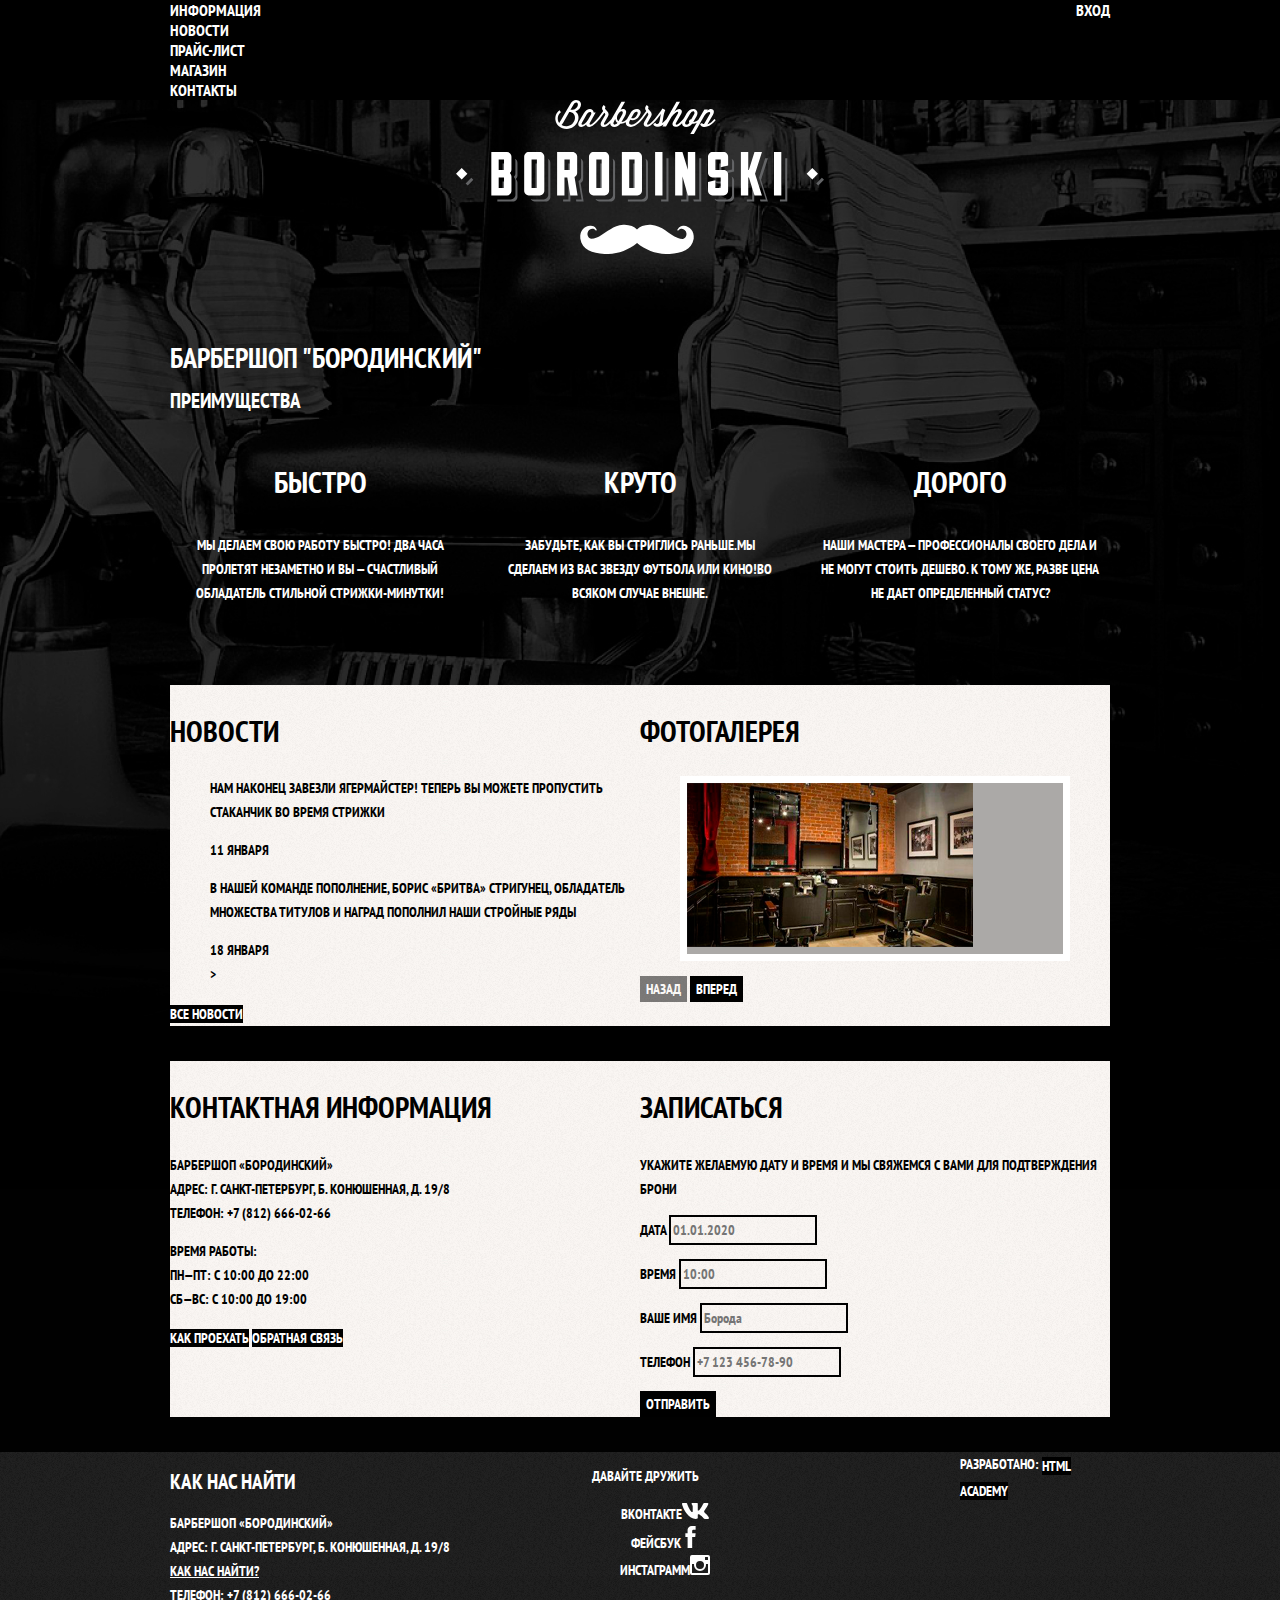
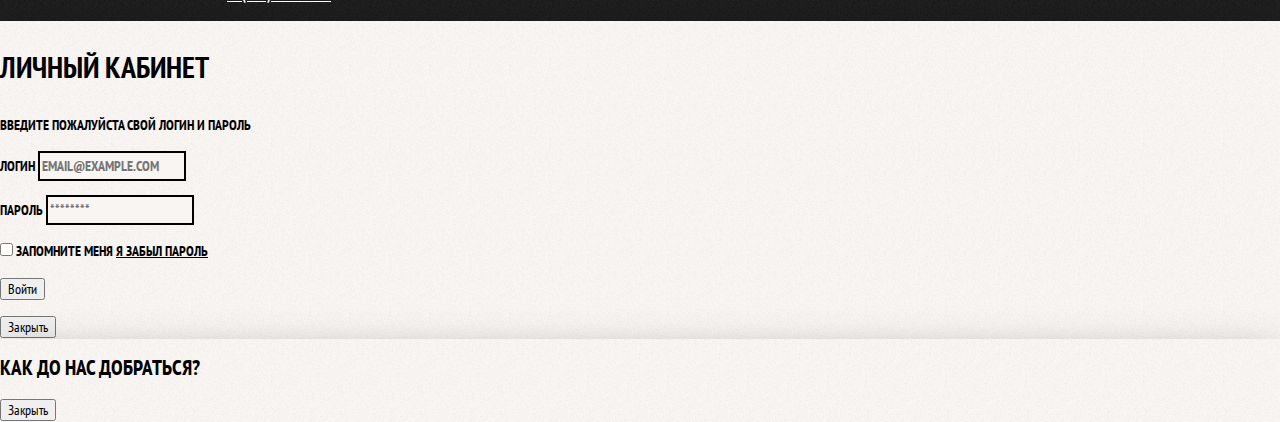
==== index.html @ 3a80d56d "first" ====
<!DOCTYPE html>
<html class="page" lang="ru" xmlns="http://www.w3.org/1999/html">
<head>
    <meta charset="UTF-8">
    <meta http-equiv="X-UA-Compatible" content="IE=edge">
    <meta name="viewport" content="width=device-width, initial-scale=1.0">
    <link rel="stylesheet" href="https://fonts.googleapis.com/css?family=PT+Sans+Narrow:400,700&amp;subset=latin,cyrillic;display=swap">
    <link rel="stylesheet" href="css/normalize.css">
    <link rel="stylesheet" href="css/style.css">
    <title>Барбершоп "Бородинский"</title>
</head>
<body class="page-body">

<header class="main-header">

    <nav class="main-navigation">
        <a class="main-header-logo">
            <img src="img/logo-index.svg" width='368' height="153" alt='Логотип барбершоп "Бородинский"'>
        </a>
        <div class="main-header-bar">
            <div class="main-navigation-wraper">
                <ul class="site-navigation">
                    <li><a href="blank.html">Информация</a></li>
                    <li><a href='blank.html'>Новости</a></li>
                    <li><a href="price.html">Прайс-лист</a></li>
                    <li><a href="catalog.html">Магазин</a></li>
                    <li><a href="blank.html">Контакты</a></li>
                </ul>
                <div class="user-navigation">
                    <a class="login-link" href="blank.html">Вход</a>
                </div>
            </div>
        </div>
    </nav>

</header>

<main class="container">
    <h1>Барбершоп "Бородинский"</h1>

    <section class="features">
        <h2>Преимущества</h2>
        <ul class="features-list">
            <li class="features-items">
                <h3>Быстро</h3>
                <p>МЫ ДЕЛАЕМ СВОЮ РАБОТУ БЫСТРО! ДВА ЧАСА ПРОЛЕТЯТ НЕЗАМЕТНО И ВЫ — СЧАСТЛИВЫЙ ОБЛАДАТЕЛЬ СТИЛЬНОЙ СТРИЖКИ-МИНУТКИ!</p>
            </li>
            <li class="features-items">
                <h3>Круто</h3>
                <p>ЗАБУДЬТЕ, КАК ВЫ СТРИГЛИСЬ РАНЬШЕ.МЫ СДЕЛАЕМ ИЗ ВАС ЗВЕЗДУ ФУТБОЛА ИЛИ КИНО!ВО ВСЯКОМ СЛУЧАЕ ВНЕШНЕ.</p>
            </li>
            <li class="features-items">
                <h3>Дорого</h3>
                <p>НАШИ МАСТЕРА — ПРОФЕССИОНАЛЫ СВОЕГО ДЕЛА И НЕ МОГУТ СТОИТЬ ДЕШЕВО. К ТОМУ ЖЕ, РАЗВЕ ЦЕНА НЕ ДАЕТ ОПРЕДЕЛЕННЫЙ СТАТУС?</p>
            </li>
        </ul>
    </section>
    <div class="index-colums">
    <section class="news">
        <h2>Новости</h2>
        <ul class="news-list">
            <li class="news-items">
                <p>НАМ НАКОНЕЦ ЗАВЕЗЛИ ЯГЕРМАЙСТЕР! ТЕПЕРЬ ВЫ МОЖЕТЕ ПРОПУСТИТЬ СТАКАНЧИК ВО ВРЕМЯ СТРИЖКИ</p>
                <time datetime="2022-01-11">11 января</time>
            </li>
            <li class="news-items">
                <p>В НАШЕЙ КОМАНДЕ ПОПОЛНЕНИЕ, БОРИС «БРИТВА» СТРИГУНЕЦ, ОБЛАДAТЕЛЬ МНОЖЕСТВА ТИТУЛОВ И НАГРАД ПОПОЛНИЛ
                    НАШИ СТРОЙНЫЕ РЯДЫ</p>
                <time datetime="2022-01-18">18 января</time>
            </li>
            >
        </ul>
        <a class="button" href="blank.html">Все новости</a>
    </section>

    <section class="gallery">
        <h2>Фотогалерея</h2>
        <figure class="gallery-content">
            <a href="#">
                <img src="img/photo.png" width="286" height="164" alt="фото барбершоп 'Бородинский' ">
            </a>
        </figure>
        <button class="button gallery-button gallery-button-back" type="button" disabled>Назад</button>
        <button class="button gallery-button gallery-button-next" type="button">Вперед</button>
    </section>
    </div>
    <div class="index-colums">
    <section class="contacts">
        <h2>Контактная информация</h2>
        <p>БАРБЕРШОП «БОРОДИНСКИЙ»<br>
            АДРЕС: Г. САНКТ-ПЕТЕРБУРГ, Б. КОНЮШЕННАЯ, Д. 19/8<br>
            Телефон: <a class="contact-phone" href="tel:+78126660266">+7 (812) 666-02-66</a><br>
        </p>
        <p>
            ВРЕМЯ РАБОТЫ:<br>
            ПН—ПТ: С 10:00 ДО 22:00<br>
            СБ—ВС: С 10:00 ДО 19:00<br>
        </p>
        <a class="button" href="blank.html">Как проехать</a>
        <a class="button" href="blank.html">Обратная связь</a>
    </section>

    <section class="appointment">
        <h2>Записаться</h2>
        <p class="appointment-info">УКАЖИТЕ ЖЕЛАЕМУЮ ДАТУ И ВРЕМЯ И МЫ СВЯЖЕМСЯ   С ВАМИ ДЛЯ ПОДТВЕРЖДЕНИЯ БРОНИ</p>
        <form class="appointment-form" action="https://echo.htmlacademy.ru" method="post">
            <p class="appointment-item">
                <label for="appointment-date">Дата</label>
                <input id="appointment-date" type="text" name="date" placeholder="01.01.2020">
            </p>
            <p class="appointment-item">
                <label for="appointment-time">Время</label>
                <input id="appointment-time" type="text" name="time" placeholder="10:00">
            </p>
            <p class="appointment-item">
                <label for="appointment-name">Ваше имя</label>
                <input id="appointment-name" type="text" name="name" placeholder="Борода">
            </p>
            <p class="appointment-item">
                <label for="appointment-phone">Телефон</label>
                <input id="appointment-phone" type="tel" name="phone" placeholder="+7 123 456-78-90">
            </p>
            <button class="button" type="submit">Отправить</button>
        </form>

    </section>
    </div>
</main>
<footer class="main-footer">
    <div class="container">
    <section class="footer-contacts">
        <h2>Как нас найти</h2>
        <p>БАРБЕРШОП «БОРОДИНСКИЙ»<br>
            АДРЕС: Г. САНКТ-ПЕТЕРБУРГ, Б. КОНЮШЕННАЯ, Д. 19/8<br>
            <a class="footer-adress" href="blank.html">Как нас найти?</a><br>
            Телефон: <a class="footer-phone" href="tel:+78126660266">+7 (812) 666-02-66</a><br>
        </p>
    </section>
    <section class="footer-social">
        <h2>Давайте дружить</h2>
        <ul>
            <li>
                <a class="social-button" href="#"><span>Вконтакте</span><svg width="27" height="16" viewBox="0 0 128 76"><path d="M125,5.15c.89-3,0-5.15-4.23-5.15h-14a6,6,0,0,0-6.09,4S93.59,21.31,83.5,32.59c-3.26,3.26-4.74,4.3-6.52,4.3-.89,0-2.18-1-2.18-4V5.15c0-3.56-1-5.15-4-5.15h-22a3.37,3.37,0,0,0-3.56,3.22c0,3.37,5,4.15,5.56,13.64V37.48c0,4.52-.82,5.34-2.6,5.34-4.74,0-16.29-17.43-23.13-37.38C23.72,1.57,22.38,0,18.8,0H4.8C.8,0,0,1.88,0,4c0,3.71,4.75,22.1,22.1,46.42C33.67,67,50,76,64.8,76c8.9,0,10-2,10-5.45V58c0-4,.84-4.8,3.66-4.8,2.08,0,5.64,1,13.94,9C101.9,71.74,103.46,76,108.8,76h14c4,0,6-2,4.85-6s-5.8-9.64-11.81-16.4c-3.27-3.86-8.16-8-9.64-10.09-2.08-2.67-1.49-3.86,0-6.23,0,0,17-24,18.83-32.18Z" fill="#fff"/></svg></a>
            </li>
            <li>
                <a class="social-button" href="#"><span>Фейсбук</span><svg width="19" height="22" viewBox="0 0 10.15 21.74"><path d="M3.34 1.12A4.77 4.77 0 0 1 6.53 0h3.61v3.81H7.81a1.07 1.07 0 0 0-1.09.83v2.55h3.42c-.08 1.23-.24 2.45-.41 3.67h-3v10.87H2.21V10.86H0V7.21h2.19V3.66a3.83 3.83 0 0 1 1.15-2.54z" fill="#fff"/></svg></a>
            </li>
            <li>
                <a class="social-button" href="#"><span>Инстаграмм</span><svg width="20" height="20" viewBox="0 0 20 20"><path d="M18 0H2a2 2 0 0 0-2 2v16a2 2 0 0 0 2 2h16a2 2 0 0 0 2-2V2a2 2 0 0 0-2-2zm-8 6a4 4 0 1 1-4 4 4 4 0 0 1 4-4zM2.5 18a.47.47 0 0 1-.5-.5V9h2.1a3.4 3.4 0 0 0-.1 1 6 6 0 1 0 12 0 3.4 3.4 0 0 0-.1-1H18v8.5a.47.47 0 0 1-.5.5zM18 4.5a.47.47 0 0 1-.5.5h-2a.47.47 0 0 1-.5-.5v-2a.47.47 0 0 1 .5-.5h2a.47.47 0 0 1 .5.5z" fill="#fff"/></svg></a>
            </li>
        </ul>
    </section>
    <p class="footer-copyright">
      <b>Разработано:</b> <a class="button" href="https://htmlacademy.ru">HTML Academy</a>
    </div>
</footer>

<Section class="modal modal-login">
    <h2>Личный кабинет</h2>
    <p class="modal-description">Введите пожалуйста свой логин и пароль</p>

    <form class="login-form" action="https://echo.htmlacademy.ru" method="post">
        <p>
            <label for="login-login">Логин</label>
            <input class="login-icon-user" type="email" id="login-login" name="login" placeholder="email@example.com">
        </p>
        <p>
            <label for='login-password'>Пароль</label>
            <input class="login-icon-password" type="password" id="login-password" name='password' placeholder="********">
        </p>
        <p class="login-help">
            <label>
                <input class="login-checkbox" type="checkbox" id="login-chek" name='chek'>
                Запомните меня
            </label>
            <a class="restore" href="#">Я забыл пароль</a>
        </p>
        <p>
            <button type="submit">Войти</button>
        </p>
    </form>
    <button class="modal-close" type="button">Закрыть</button>
</Section>
<section class="modal modal-map">
    <h2>Как до нас добраться?</h2>
    <!--Здесь будет карта-->
    <button class="modal-close" type="button">Закрыть</button>
</section>
</body>
</html>
---- css/style.css ----
:root{
    --basic-black: #000000;
    --basic-extra-dark: #242424;
    --basic-darck: #aba9a7;
    --basic-nautral: #e5e5e5;
    --basic-extra-light:#f8f5f2;
    --basic-white: #ffffff;
    --special: #663d15;
}

.page{
    width: 1005;
}

body {
    min-width: 960px;
    margin: 0;
    padding: 0;
    font-family: "PT Sans Narrow", Arial,sans-serif;
    font-size: 14px;
    line-height: 24px;
    font-weight: 700;
    color: var(--basic-white);
    text-transform: uppercase;
    background-color: var(--basic-black);
    background-image: url('../img/bg.jpg');
    background-position: top center;
    background-repeat: no-repeat;
    display: grid;
    grid-template-rows: min-content 1fr min-content;
    align-content: start;
    min-height: 100%;
}

a{
    text-decoration: none;
}

img{
    max-width: 100%;
    height: auto;
}

.container{
    width: 940px;
    margin: 0 auto;
    padding: 0 10px;
}

.inner-page .main-header{
    background-color: var(--basic-black);
}

.main-header{
    margin-bottom: 70px;

}

.main-header-logo{
    order: 1;
    justify-self: center;
}

.main-navigation{
    font-size: 16px;
    line-height: 20px;
    color: var(--basic-white);
    background-color: transparent;
    display: grid;
}

.main-navigation-wraper{
    display: grid;
    grid-template-columns: 1fr min-content;
    width: 940px;
    margin: 0 auto;
    padding: 0 10px;
}

.main-header-bar{  
    background-color: var(--basic-black);
}

.site-navigation{
    list-style: none;
    margin: 0;
    padding: 0;
}

.site-navigation a,
.user-navigation a {
    color: var(--basic-white);
}

.site-navigation a:hover,
.site-navigation a:focus,
.user-navigation a:hover,
.user-navigation a:focus{
    background-color: var(--basic-extra-dark);
}

.features{
    margin-bottom: 80px;
}

.features-list{
    list-style: none;
    margin: 0;
    padding: 0;
    display: grid;
    grid-template-columns: 1fr 1fr 1fr;
    column-gap: 20px;
}

.features-items{
    text-align: center;
}

.features-items p{
    margin: 0 10px;
}

.features-items h3{
    font-size: 30px;
    line-height: 42px;
}

.index-colums{
    color: var(--basic-black);
    background-color: var(--basic-extra-light);
    background-image: url("../img/patern-light.jpg");
    background-position: 0 0;
    background-repeat: repeat;
    display: grid;
    grid-template-columns: 1fr 1fr;
    margin-bottom: 35px;
}

.index-colums h2{
    font-size: 30px;
    line-height: 42px;
}

.news-list{
    list-style: none;
}

.gallery-content{
    background-color: var(--basic-darck);
    border: 7px solid var(--basic-white);
}
.button{
    font: inherit;
    text-align: center;
    vertical-align: middle;
    color: var(--basic-white);
    text-transform: uppercase;
    background-color: var(--basic-black);
    border: none;

}

.button:hover,
.button:focus,
.button:active{
    background-color: var(--special);
}

.button.disabled,
.button:disabled{
    cursor: default;
    opacity: 0.5;
    background-color: var(--basic-black);
}

.inner-page{
    color: var(--basic-black);
    background-color: var(--basic-extra-light);
    background-image: url("../img/patern-light.jpg");
    background-position: 0 0 ;
    background-repeat: repeat;
}

.page-title{
    font-size: 30px;
    line-height: 42px;
}

.breadcrumbs{
    list-style: none;
}

.breadcrumbs a{
    color: var(--basic-black);
}

.breadcrumbs a:hover,
.breadcrumbs a:focus{
    text-decoration: underline;
}

.breadcrumbs-current{
    color: var(--basic-darck);
}

.filters legend{
  font-size: 24px;
  line-height: 30px;
}

.filter ul{
  list-style: none;
  line-height: 18px;
}

.filter-input-checkbox:hover + label,
.filter-input-chekbox:focus + label{
  color: var(--special)
}

.catalog-list{
  list-style: none;
}

.catalog-item{
  background-color: var(--basic-extra-light);
  box-shadow: 0 0 10px rgba(0,0,0,0.1)
}

.catalog-item a{
  color: var(--basic-black)
}

.catalog-item h3{
  font-size: 14px;
  line-height: 18px;
  text-transform: none;
}

.catalog-item-price b{
  font-size: 14px;
  line-height: 20px;
  text-align: center;
  background-color: var(--basic-nautral);
}

.catalog-item-price button{
  line-height: 20px;
  color: var(--basic-white);
}

.pagination-list{
  list-style: none;
}

.pagination-item a{
  color: var(--basic-white);
  background-color: var(--basic-black);
}

.pagination-item a:focus,
.pagination-item a:hover,
.pagination-item a:active{
  background-color: var(--special);
}

.pagination-item-current a,
.pagination-item-current a:focus,
.pagination-item-current a:active,
.pagination-item-current a:hover{
  background-color: var(--basic-white);
  color: var(--basic-black);

}

.contact-phone{
    color: inherit;

}

.appointment-item input{
    font: inherit;
    background-color: transparent;
    border: 2px solid var(--basic-black) ;
}

.appointment-item input:focus{
    border-color: var(--special);
}

.main-footer{
    color: var(--basic-white);
    background-color: var(--basic-extra-dark);
    background-image: url("../img/patern-black.jpg");
    background-position: 0 0;
    background-repeat: repeat;
}

.main-footer .container{
    display: grid;
    grid-template-columns: 1fr 1fr 1fr;
}

.footer-contacts{
    width: 320px;
    margin: 0px;
}

.footer-contacts a{
    color: var(--basic-white);
    text-decoration: underline;
}

.footer-contacts a:hover,
.footer-contacts a:focus{
    text-decoration: none;
}

.footer-social{
    text-align: center;
    justify-self: center;
    width: 145px;
}

.footer-social ul{
    list-style: none;
}

.footer-social h2{
    font-size: 14px;
}

.social-button{
    color: inherit;
}

.social-button:hover,
.social-button:focus{
    background-color: var(--basic-white);
}

.footer-copyright{
    width: 150px;
    margin: 0;
    justify-self: end;
}

.footer-copyright .button:hover,
.footer-copyright .button:focus{
    color: var(--basic-black);
    background-color: var(--basic-white);
}

.modal{
    color: var(--basic-black);
    background-color: var(--basic-extra-light);
    background-image: url("../img/patern-light.jpg");
    background-position: 0 0 ;
    background-repeat: repeat;
    box-shadow: 0 30px 50px rgba(0,0,0,0.7);
}

.modal-login h2{
    font-size: 30px;
    line-height: 42px;
}

.login-form input{
    font: inherit;
    color: var(--basic-black);
    text-transform: uppercase;
    background-color: var(--basic-extra-light);
    border: 2px solid var(--basic-black);
}

.login-form input:focus{
    border-color: var(--special);
}

.login-icon-user{
    background-image: url("../img/login.svg");
    background-position: 270px center;
    background-repeat: no-repeat;
}

.login-icon-password{
    background-image: url("../img/password.svg");
    background-repeat: no-repeat;
    background-position: 270px center;
}

.restore{
    color: var(--basic-black);
    text-decoration: underline;
}

.restore:hover,
.restore:focus{
    text-decoration: none;
}

.product-photo-preview{
  list-style: none;
}

.product-photo-preview li{
  box-shadow: 0 0 10px 2px rgba(0,0,0,0.1);
}

.product-photo-preview li:hover{
  box-shadow: 0 0 10px 2px rgba(0,0,0,0.2);
}

.product-photo-full{
  box-shadow: 0 0 10px 2px rgba(0,0,0,0.2);
  display:block;
}

.product-article{
  text-align: right;
  color: var(--basic-darck)
}

.product-price b{
  text-align: center;
  line-height: 20px;
  background-color: var(--basic-nautral)
}

.product-info h3{
  line-height: 30px;
  font-size: 24px;
}

.product-info ul{
  list-style: none;
}
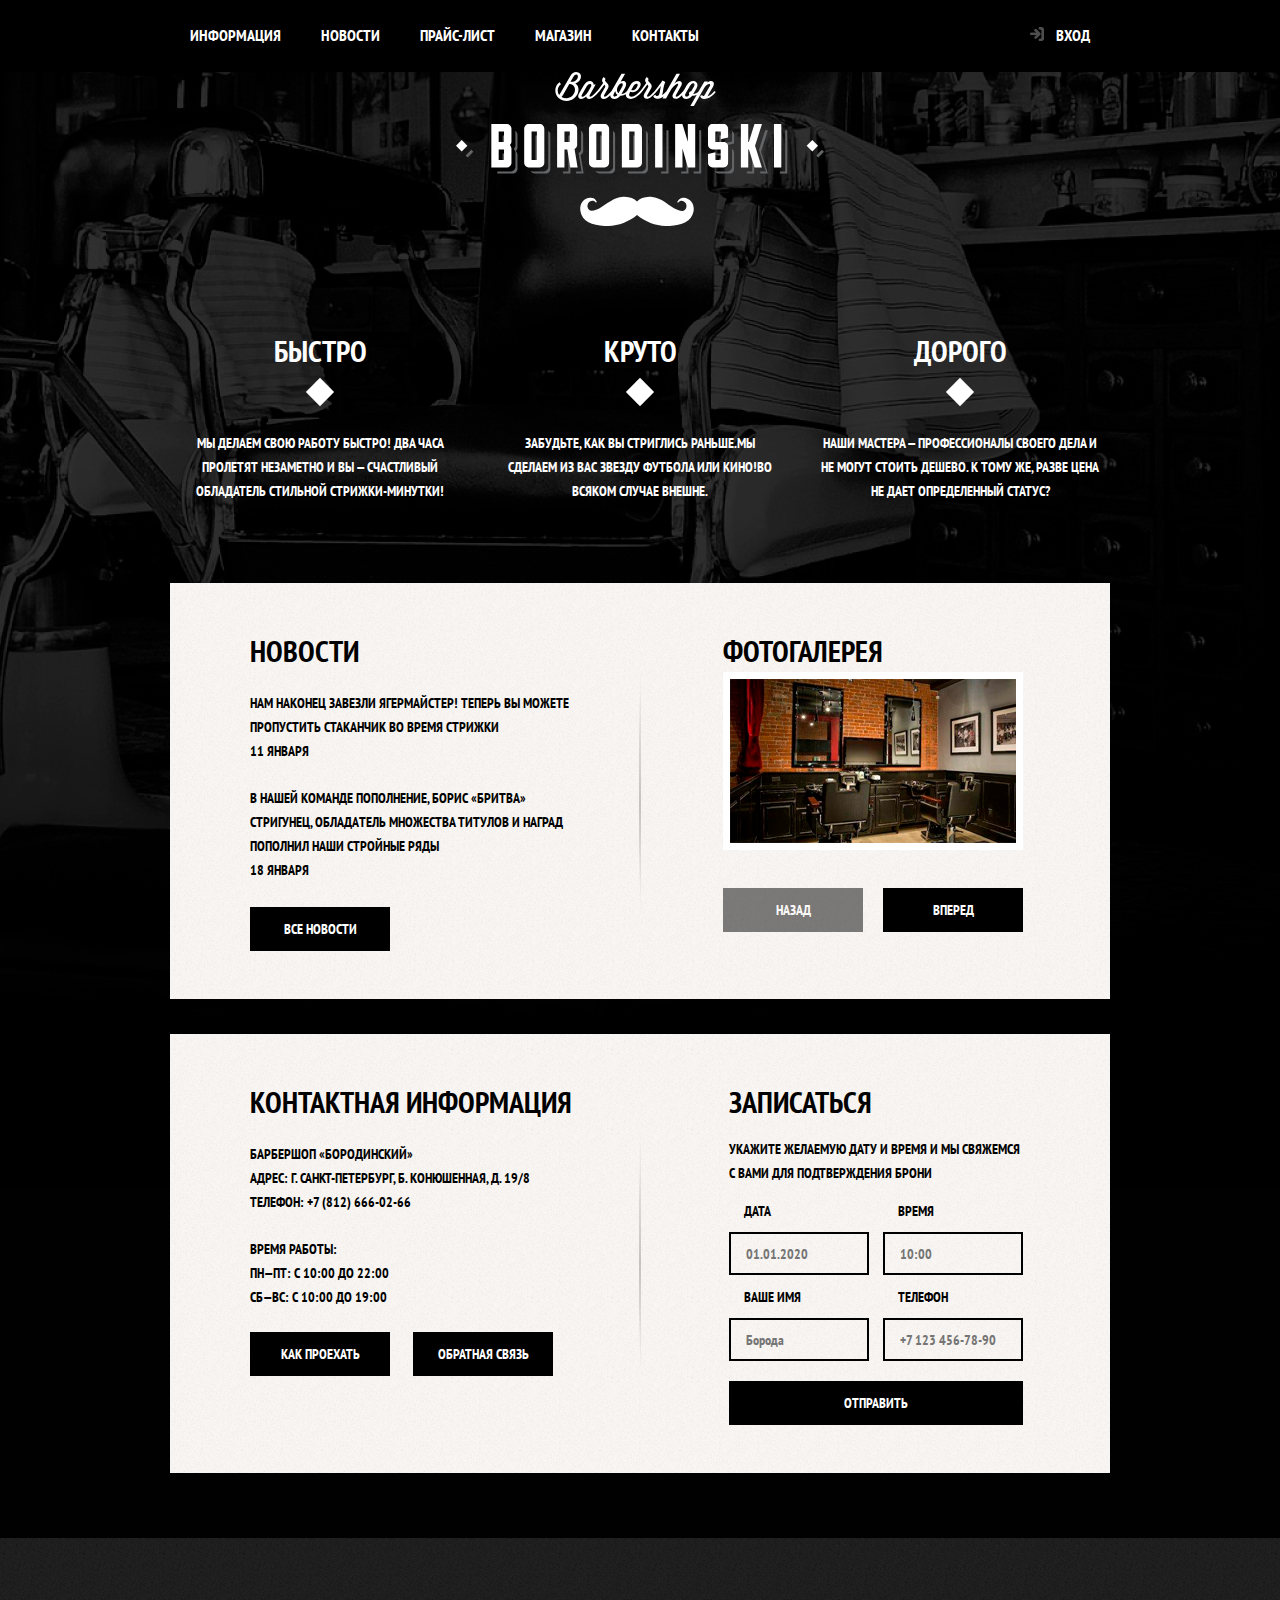
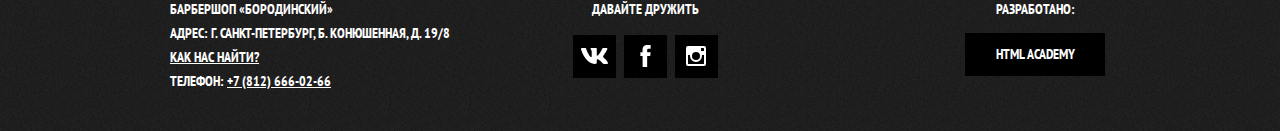
==== commit 60d275b5: "all index style" ====
--- a/index.html
+++ b/index.html
@@ -36,10 +36,10 @@
 </header>
 
 <main class="container">
-    <h1>Барбершоп "Бородинский"</h1>
+    <h1 class="visually-hidden">Барбершоп "Бородинский"</h1>
 
     <section class="features">
-        <h2>Преимущества</h2>
+        <h2 class="visually-hidden">Преимущества</h2>
         <ul class="features-list">
             <li class="features-items">
                 <h3>Быстро</h3>
@@ -68,20 +68,19 @@
                     НАШИ СТРОЙНЫЕ РЯДЫ</p>
                 <time datetime="2022-01-18">18 января</time>
             </li>
-            >
         </ul>
         <a class="button" href="blank.html">Все новости</a>
     </section>
 
     <section class="gallery">
         <h2>Фотогалерея</h2>
-        <figure class="gallery-content">
-            <a href="#">
-                <img src="img/photo.png" width="286" height="164" alt="фото барбершоп 'Бородинский' ">
-            </a>
-        </figure>
-        <button class="button gallery-button gallery-button-back" type="button" disabled>Назад</button>
-        <button class="button gallery-button gallery-button-next" type="button">Вперед</button>
+        <div class="gallery-container">
+            <figure class="gallery-content">
+              <a href="#"><img src="img/photo.png" width="286" height="164" alt="Интерьер"></a>
+            </figure>
+            <button class="button gallery-button gallery-button-back" type="button" disabled>Назад</button>
+            <button class="button gallery-button gallery-button-next" type="button">Вперед</button>
+        </div>
     </section>
     </div>
     <div class="index-colums">
@@ -129,7 +128,7 @@
 <footer class="main-footer">
     <div class="container">
     <section class="footer-contacts">
-        <h2>Как нас найти</h2>
+        <h2 class="visually-hidden">Как нас найти</h2>
         <p>БАРБЕРШОП «БОРОДИНСКИЙ»<br>
             АДРЕС: Г. САНКТ-ПЕТЕРБУРГ, Б. КОНЮШЕННАЯ, Д. 19/8<br>
             <a class="footer-adress" href="blank.html">Как нас найти?</a><br>
@@ -140,13 +139,13 @@
         <h2>Давайте дружить</h2>
         <ul>
             <li>
-                <a class="social-button" href="#"><span>Вконтакте</span><svg width="27" height="16" viewBox="0 0 128 76"><path d="M125,5.15c.89-3,0-5.15-4.23-5.15h-14a6,6,0,0,0-6.09,4S93.59,21.31,83.5,32.59c-3.26,3.26-4.74,4.3-6.52,4.3-.89,0-2.18-1-2.18-4V5.15c0-3.56-1-5.15-4-5.15h-22a3.37,3.37,0,0,0-3.56,3.22c0,3.37,5,4.15,5.56,13.64V37.48c0,4.52-.82,5.34-2.6,5.34-4.74,0-16.29-17.43-23.13-37.38C23.72,1.57,22.38,0,18.8,0H4.8C.8,0,0,1.88,0,4c0,3.71,4.75,22.1,22.1,46.42C33.67,67,50,76,64.8,76c8.9,0,10-2,10-5.45V58c0-4,.84-4.8,3.66-4.8,2.08,0,5.64,1,13.94,9C101.9,71.74,103.46,76,108.8,76h14c4,0,6-2,4.85-6s-5.8-9.64-11.81-16.4c-3.27-3.86-8.16-8-9.64-10.09-2.08-2.67-1.49-3.86,0-6.23,0,0,17-24,18.83-32.18Z" fill="#fff"/></svg></a>
+                <a class="social-button" href="#"><span class="visually-hidden">Вконтакте</span><svg width="27" height="16" viewBox="0 0 128 76"><path d="M125,5.15c.89-3,0-5.15-4.23-5.15h-14a6,6,0,0,0-6.09,4S93.59,21.31,83.5,32.59c-3.26,3.26-4.74,4.3-6.52,4.3-.89,0-2.18-1-2.18-4V5.15c0-3.56-1-5.15-4-5.15h-22a3.37,3.37,0,0,0-3.56,3.22c0,3.37,5,4.15,5.56,13.64V37.48c0,4.52-.82,5.34-2.6,5.34-4.74,0-16.29-17.43-23.13-37.38C23.72,1.57,22.38,0,18.8,0H4.8C.8,0,0,1.88,0,4c0,3.71,4.75,22.1,22.1,46.42C33.67,67,50,76,64.8,76c8.9,0,10-2,10-5.45V58c0-4,.84-4.8,3.66-4.8,2.08,0,5.64,1,13.94,9C101.9,71.74,103.46,76,108.8,76h14c4,0,6-2,4.85-6s-5.8-9.64-11.81-16.4c-3.27-3.86-8.16-8-9.64-10.09-2.08-2.67-1.49-3.86,0-6.23,0,0,17-24,18.83-32.18Z" fill="#fff"/></svg></a>
             </li>
             <li>
-                <a class="social-button" href="#"><span>Фейсбук</span><svg width="19" height="22" viewBox="0 0 10.15 21.74"><path d="M3.34 1.12A4.77 4.77 0 0 1 6.53 0h3.61v3.81H7.81a1.07 1.07 0 0 0-1.09.83v2.55h3.42c-.08 1.23-.24 2.45-.41 3.67h-3v10.87H2.21V10.86H0V7.21h2.19V3.66a3.83 3.83 0 0 1 1.15-2.54z" fill="#fff"/></svg></a>
+                <a class="social-button" href="#"><span class="visually-hidden">Фейсбук</span><svg width="19" height="22" viewBox="0 0 10.15 21.74"><path d="M3.34 1.12A4.77 4.77 0 0 1 6.53 0h3.61v3.81H7.81a1.07 1.07 0 0 0-1.09.83v2.55h3.42c-.08 1.23-.24 2.45-.41 3.67h-3v10.87H2.21V10.86H0V7.21h2.19V3.66a3.83 3.83 0 0 1 1.15-2.54z" fill="#fff"/></svg></a>
             </li>
             <li>
-                <a class="social-button" href="#"><span>Инстаграмм</span><svg width="20" height="20" viewBox="0 0 20 20"><path d="M18 0H2a2 2 0 0 0-2 2v16a2 2 0 0 0 2 2h16a2 2 0 0 0 2-2V2a2 2 0 0 0-2-2zm-8 6a4 4 0 1 1-4 4 4 4 0 0 1 4-4zM2.5 18a.47.47 0 0 1-.5-.5V9h2.1a3.4 3.4 0 0 0-.1 1 6 6 0 1 0 12 0 3.4 3.4 0 0 0-.1-1H18v8.5a.47.47 0 0 1-.5.5zM18 4.5a.47.47 0 0 1-.5.5h-2a.47.47 0 0 1-.5-.5v-2a.47.47 0 0 1 .5-.5h2a.47.47 0 0 1 .5.5z" fill="#fff"/></svg></a>
+                <a class="social-button" href="#"><span class="visually-hidden">Инстаграмм</span><svg width="20" height="20" viewBox="0 0 20 20"><path d="M18 0H2a2 2 0 0 0-2 2v16a2 2 0 0 0 2 2h16a2 2 0 0 0 2-2V2a2 2 0 0 0-2-2zm-8 6a4 4 0 1 1-4 4 4 4 0 0 1 4-4zM2.5 18a.47.47 0 0 1-.5-.5V9h2.1a3.4 3.4 0 0 0-.1 1 6 6 0 1 0 12 0 3.4 3.4 0 0 0-.1-1H18v8.5a.47.47 0 0 1-.5.5zM18 4.5a.47.47 0 0 1-.5.5h-2a.47.47 0 0 1-.5-.5v-2a.47.47 0 0 1 .5-.5h2a.47.47 0 0 1 .5.5z" fill="#fff"/></svg></a>
             </li>
         </ul>
     </section>
@@ -155,7 +154,7 @@
     </div>
 </footer>
 
-<Section class="modal modal-login">
+<Section class="modal modal-login display-off">
     <h2>Личный кабинет</h2>
     <p class="modal-description">Введите пожалуйста свой логин и пароль</p>
 
@@ -181,10 +180,12 @@
     </form>
     <button class="modal-close" type="button">Закрыть</button>
 </Section>
-<section class="modal modal-map">
+<section class="modal modal-map display-off">
     <h2>Как до нас добраться?</h2>
     <!--Здесь будет карта-->
     <button class="modal-close" type="button">Закрыть</button>
 </section>
 </body>
 </html>
+
+
--- a/css/style.css
+++ b/css/style.css
@@ -1,443 +1,839 @@
-:root{
-    --basic-black: #000000;
-    --basic-extra-dark: #242424;
-    --basic-darck: #aba9a7;
-    --basic-nautral: #e5e5e5;
-    --basic-extra-light:#f8f5f2;
-    --basic-white: #ffffff;
-    --special: #663d15;
-}
-
-.page{
-    width: 1005;
+:root {
+  --basic-black: #000000;
+  --basic-extra-dark: #242424;
+  --basic-darck: #aba9a7;
+  --basic-nautral: #e5e5e5;
+  --basic-extra-light: #f8f5f2;
+  --basic-white: #ffffff;
+  --special: #663d15;
+}
+
+.page {
+  width: 1005;
 }
 
 body {
-    min-width: 960px;
-    margin: 0;
-    padding: 0;
-    font-family: "PT Sans Narrow", Arial,sans-serif;
-    font-size: 14px;
-    line-height: 24px;
-    font-weight: 700;
-    color: var(--basic-white);
-    text-transform: uppercase;
-    background-color: var(--basic-black);
-    background-image: url('../img/bg.jpg');
-    background-position: top center;
-    background-repeat: no-repeat;
-    display: grid;
-    grid-template-rows: min-content 1fr min-content;
-    align-content: start;
-    min-height: 100%;
-}
-
-a{
-    text-decoration: none;
-}
-
-img{
-    max-width: 100%;
-    height: auto;
-}
-
-.container{
-    width: 940px;
-    margin: 0 auto;
-    padding: 0 10px;
-}
-
-.inner-page .main-header{
-    background-color: var(--basic-black);
-}
-
-.main-header{
-    margin-bottom: 70px;
-
-}
-
-.main-header-logo{
-    order: 1;
-    justify-self: center;
-}
-
-.main-navigation{
-    font-size: 16px;
-    line-height: 20px;
-    color: var(--basic-white);
-    background-color: transparent;
-    display: grid;
-}
-
-.main-navigation-wraper{
-    display: grid;
-    grid-template-columns: 1fr min-content;
-    width: 940px;
-    margin: 0 auto;
-    padding: 0 10px;
-}
-
-.main-header-bar{  
-    background-color: var(--basic-black);
-}
-
-.site-navigation{
-    list-style: none;
-    margin: 0;
-    padding: 0;
-}
+  min-width: 960px;
+  margin: 0;
+  padding: 0;
+  font-family: "PT Sans Narrow", Arial, sans-serif;
+  font-size: 14px;
+  line-height: 24px;
+  font-weight: 700;
+  color: var(--basic-white);
+  text-transform: uppercase;
+  background-color: var(--basic-black);
+  background-image: url("../img/bg.jpg");
+  background-position: top center;
+  background-repeat: no-repeat;
+  display: grid;
+  grid-template-rows: min-content 1fr min-content;
+  align-content: start;
+  min-height: 100vh;
+}
+
+a {
+  text-decoration: none;
+}
+
+img {
+  max-width: 100%;
+  height: auto;
+}
+.visually-hidden {
+  position: absolute;
+  width: 1px;
+  height: 1px;
+  margin: -1px;
+  border: 0;
+  padding: 0;
+  white-space: nowrap;
+  clip-path: inset(100%);
+  clip: rect(0 0 0 0);
+  overflow: hidden;
+}
+
+.display-off{
+  display: none !important ;
+}
+
+.container {
+  width: 940px;
+  margin: 0 auto;
+  padding: 0 10px;
+}
+
+.inner-page .main-header {
+  background-color: var(--basic-black);
+}
+
+.inner-page .main-navigation {
+  display: grid;
+  grid-template-columns: 170px 1fr min-content;
+}
+
+.inner-page .main-header-logo {
+  order: 0;
+}
+
+.main-header {
+  margin-bottom: 70px;
+}
+
+.main-header-logo {
+  order: 1;
+  justify-self: center;
+}
+
+.main-navigation {
+  font-size: 16px;
+  line-height: 20px;
+  color: var(--basic-white);
+  background-color: transparent;
+  display: grid;
+  min-height: 72px;
+  align-items: center;
+}
+
+.main-navigation-wraper {
+  display: grid;
+  grid-template-columns: 1fr min-content;
+  width: 940px;
+  margin: 0 auto;
+  padding: 0 10px;
+}
+
+.main-header-bar {
+  display: flex;
+  background-color: var(--basic-black);
+  min-height: 72px;
+}
+
+.site-navigation {
+  list-style: none;
+  margin: 0;
+  padding: 0;
+  display: flex;
+}
+
+
+.user-navigation .login-link{
+  padding-left: 50px;
+  position: relative;
+}
+
+.user-navigation .login-link::before{
+  content: '';
+  width: 16px;
+  height: 18px;
+  background-image: url(../img/loginmenu.svg);
+  background-repeat: no-repeat;
+  background-position: 0 0;
+  position: absolute;
+  top:27px;
+  left: 24px;
+  opacity: 0.3;
+}
+
 
 .site-navigation a,
 .user-navigation a {
-    color: var(--basic-white);
+  padding: 25px 20px;
+  display: block;
+  color: var(--basic-white);
+}
+
+.user-navigation .login-link:hover::before,
+.user-navigation .login-link:focus::before{
+  opacity: 1;
 }
 
 .site-navigation a:hover,
 .site-navigation a:focus,
 .user-navigation a:hover,
-.user-navigation a:focus{
-    background-color: var(--basic-extra-dark);
-}
-
-.features{
-    margin-bottom: 80px;
-}
-
-.features-list{
-    list-style: none;
-    margin: 0;
-    padding: 0;
-    display: grid;
-    grid-template-columns: 1fr 1fr 1fr;
-    column-gap: 20px;
-}
-
-.features-items{
-    text-align: center;
-}
-
-.features-items p{
-    margin: 0 10px;
-}
-
-.features-items h3{
-    font-size: 30px;
-    line-height: 42px;
-}
-
-.index-colums{
-    color: var(--basic-black);
-    background-color: var(--basic-extra-light);
-    background-image: url("../img/patern-light.jpg");
-    background-position: 0 0;
-    background-repeat: repeat;
-    display: grid;
-    grid-template-columns: 1fr 1fr;
-    margin-bottom: 35px;
-}
-
-.index-colums h2{
-    font-size: 30px;
-    line-height: 42px;
-}
-
-.news-list{
-    list-style: none;
-}
-
-.gallery-content{
-    background-color: var(--basic-darck);
-    border: 7px solid var(--basic-white);
-}
-.button{
-    font: inherit;
-    text-align: center;
-    vertical-align: middle;
-    color: var(--basic-white);
-    text-transform: uppercase;
-    background-color: var(--basic-black);
-    border: none;
-
+.user-navigation a:focus {
+  background-color: var(--basic-extra-dark);
+}
+
+.features {
+  margin-bottom: 80px;
+}
+
+.features-list {
+  list-style: none;
+  margin: 0;
+  padding: 0;
+  display: grid;
+  grid-template-columns: 1fr 1fr 1fr;
+  column-gap: 20px;
+}
+
+.features-items {
+  text-align: center;
+}
+
+.features-items p {
+  margin: 0 10px;
+}
+
+.features-items h3 {
+  font-size: 30px;
+  line-height: 42px;
+  position: relative;
+  margin-bottom: 59px;
+}
+
+.features-items h3::after{
+  content: '';
+  width: 20px;
+  height: 20px;
+  background-color: var(--basic-white);
+  transform: rotate(45deg);
+  position: absolute;
+  left: 50%;
+  bottom: -30px;
+  margin-left: -10px;
+}
+
+.index-colums {
+  color: var(--basic-black);
+  background-color: var(--basic-extra-light);
+  background-image: 
+    url('../img/shape.png'),
+    url("../img/patern-light.jpg");
+  background-position: center, 0 0;
+  background-repeat: no-repeat,repeat;
+  display: grid;
+  grid-template-columns: 1fr 1fr;
+  margin-bottom: 35px;
+}
+
+.index-colums:last-child{
+  margin-bottom: 65px;
+}
+
+.index-colums h2 {
+  font-size: 30px;
+  line-height: 42px;
+  margin: 0;
+}
+
+.news{
+  margin:47px 47px 48px 80px;
+
+}
+
+.news-list {
+  list-style: none;
+  margin: 0;
+  margin-bottom: 25px;
+  padding: 0;
+}
+
+.news-items{
+  margin-bottom: 23px;
+}
+
+.news h2{
+  margin-bottom: 19px;
+}
+
+.news p {
+  margin: 0;
+}
+
+.news .button{
+  display: flex;
+  width: 140px;
+  height: 44px;
+  align-items: center;
+  justify-content: center;
+}
+
+.gallery{
+  margin: 47px 87px 48px 89px;
+}
+
+.gallery-container{
+  height: 260px;
+  position: relative;
+}
+
+.gallery-content {
+  background-color: var(--basic-darck);
+  border: 7px solid var(--basic-white);
+  margin: 0;
+  padding: 0;
+  width: 286px;
+  height: 164px;
+}
+
+.gallery-button{
+  position: absolute;
+  bottom: 0;
+  box-sizing: border-box;
+  width: 140px;
+  height: 44px;
+  margin: 0;
+}
+
+.gallery-button-back {
+  left: 0;
+}
+
+.gallery-button-next {
+  right: 0;
+}
+
+.contacts{
+  margin:47px 47px 48px 80px;
+}
+
+.contacts .button{
+  display: inline-flex;
+  width: 140px;
+  height: 44px;
+  align-items: center;
+  justify-content: center;
+  margin-right: 20px;
+}
+.contacts h2{
+  margin-bottom: 19px;
+}
+
+.contacts p{
+  margin: 0;
+  margin-bottom: 23px;
+}
+
+.appointment{
+  margin: 47px 87px 48px 89px;
+}
+
+.appointment-form{
+  display: flex;
+  flex-wrap: wrap;
+  justify-content: space-between;
+}
+
+.appointment-item {
+  width: 140px;
+  margin-top: 0;
+  margin-bottom: 10px;
+}
+
+.appointment-item label {
+  display: block;
+  margin-bottom: 9px;
+  margin-left: 15px;
+}
+
+.appointment-form .button{
+  margin-top: 10px;
+  width: 100%;
+  height: 44px;
+}
+
+
+.button {
+  font: inherit;
+  text-align: center;
+  vertical-align: middle;
+  color: var(--basic-white);
+  text-transform: uppercase;
+  background-color: var(--basic-black);
+  border: none;
 }
 
 .button:hover,
 .button:focus,
-.button:active{
-    background-color: var(--special);
+.button:active {
+  background-color: var(--special);
 }
 
 .button.disabled,
-.button:disabled{
-    cursor: default;
-    opacity: 0.5;
-    background-color: var(--basic-black);
-}
-
-.inner-page{
-    color: var(--basic-black);
-    background-color: var(--basic-extra-light);
-    background-image: url("../img/patern-light.jpg");
-    background-position: 0 0 ;
-    background-repeat: repeat;
-}
-
-.page-title{
-    font-size: 30px;
-    line-height: 42px;
-}
-
-.breadcrumbs{
-    list-style: none;
-}
-
-.breadcrumbs a{
-    color: var(--basic-black);
+.button:disabled {
+  cursor: default;
+  opacity: 0.5;
+  background-color: var(--basic-black);
+}
+
+.inner-page {
+  color: var(--basic-black);
+  background-color: var(--basic-extra-light);
+  background-image: url("../img/patern-light.jpg");
+  background-position: 0 0;
+  background-repeat: repeat;
+}
+
+.page-title {
+  font-size: 30px;
+  line-height: 42px;
+}
+
+.breadcrumbs {
+  list-style: none;
+}
+
+.breadcrumbs a {
+  color: var(--basic-black);
 }
 
 .breadcrumbs a:hover,
-.breadcrumbs a:focus{
-    text-decoration: underline;
-}
-
-.breadcrumbs-current{
-    color: var(--basic-darck);
-}
-
-.filters legend{
+.breadcrumbs a:focus {
+  text-decoration: underline;
+}
+
+.breadcrumbs-current {
+  color: var(--basic-darck);
+}
+
+.filters legend {
   font-size: 24px;
   line-height: 30px;
 }
 
-.filter ul{
+.filter ul {
   list-style: none;
   line-height: 18px;
 }
 
 .filter-input-checkbox:hover + label,
-.filter-input-chekbox:focus + label{
-  color: var(--special)
-}
-
-.catalog-list{
-  list-style: none;
-}
-
-.catalog-item{
+.filter-input-chekbox:focus + label {
+  color: var(--special);
+}
+
+.catalog {
+  margin-left: 60px;
+}
+
+.catalog-list {
+  list-style: none;
+}
+
+.catalog-item {
   background-color: var(--basic-extra-light);
-  box-shadow: 0 0 10px rgba(0,0,0,0.1)
-}
-
-.catalog-item a{
-  color: var(--basic-black)
-}
-
-.catalog-item h3{
+  box-shadow: 0 0 10px rgba(0, 0, 0, 0.1);
+}
+
+.catalog-item a {
+  color: var(--basic-black);
+}
+
+.catalog-item h3 {
   font-size: 14px;
   line-height: 18px;
   text-transform: none;
 }
 
-.catalog-item-price b{
+.catalog-item-price b {
   font-size: 14px;
   line-height: 20px;
   text-align: center;
   background-color: var(--basic-nautral);
 }
 
-.catalog-item-price button{
+.catalog-item-price button {
   line-height: 20px;
   color: var(--basic-white);
 }
 
-.pagination-list{
-  list-style: none;
-}
-
-.pagination-item a{
+.pagination-list {
+  list-style: none;
+}
+
+.pagination-item a {
   color: var(--basic-white);
   background-color: var(--basic-black);
 }
 
 .pagination-item a:focus,
 .pagination-item a:hover,
-.pagination-item a:active{
+.pagination-item a:active {
   background-color: var(--special);
 }
 
 .pagination-item-current a,
 .pagination-item-current a:focus,
 .pagination-item-current a:active,
-.pagination-item-current a:hover{
+.pagination-item-current a:hover {
   background-color: var(--basic-white);
   color: var(--basic-black);
-
-}
-
-.contact-phone{
-    color: inherit;
-
-}
-
-.appointment-item input{
-    font: inherit;
-    background-color: transparent;
-    border: 2px solid var(--basic-black) ;
-}
-
-.appointment-item input:focus{
-    border-color: var(--special);
-}
-
-.main-footer{
-    color: var(--basic-white);
-    background-color: var(--basic-extra-dark);
-    background-image: url("../img/patern-black.jpg");
-    background-position: 0 0;
-    background-repeat: repeat;
-}
-
-.main-footer .container{
-    display: grid;
-    grid-template-columns: 1fr 1fr 1fr;
-}
-
-.footer-contacts{
-    width: 320px;
-    margin: 0px;
-}
-
-.footer-contacts a{
-    color: var(--basic-white);
-    text-decoration: underline;
+}
+
+.contact-phone {
+  color: inherit;
+}
+
+.appointment-item input {
+  font: inherit;
+  background-color: transparent;
+  border: 2px solid var(--basic-black);
+  padding-top: 8px;
+  padding-right: 15px;
+  padding-bottom: 7px;
+  padding-left: 15px;
+  width: 140px;
+  height: 43px;
+  box-sizing: border-box;
+}
+
+.appointment-item input:focus {
+  border-color: var(--special);
+}
+
+.main-footer {
+  color: var(--basic-white);
+  background-color: var(--basic-extra-dark);
+  background-image: url("../img/patern-black.jpg");
+  background-position: 0 0;
+  background-repeat: repeat;
+  padding-top: 59px;
+  padding-bottom: 38px;
+}
+
+.main-footer .container {
+  display: grid;
+  grid-template-columns: 1fr 1fr 1fr;
+}
+
+.footer-contacts {
+  width: 320px;
+  margin: 0px;
+}
+.footer-contacts p {
+  margin: 0;
+}
+
+.footer-contacts a {
+  color: var(--basic-white);
+  text-decoration: underline;
 }
 
 .footer-contacts a:hover,
-.footer-contacts a:focus{
-    text-decoration: none;
-}
-
-.footer-social{
-    text-align: center;
-    justify-self: center;
-    width: 145px;
-}
-
-.footer-social ul{
-    list-style: none;
-}
-
-.footer-social h2{
-    font-size: 14px;
-}
-
-.social-button{
-    color: inherit;
+.footer-contacts a:focus {
+  text-decoration: none;
+}
+
+.footer-social {
+  text-align: center;
+  justify-self: center;
+  width: 145px;
+  
+}
+
+.footer-social ul {
+  list-style: none;
+  display: flex;
+  flex-wrap: wrap;
+  justify-content: space-between;
+  padding: 0;
+
+}
+
+.footer-social h2 {
+  font-size: 14px;
+  margin: 0;
+}
+
+.social-button {
+  color: inherit;
+  display: flex;
+  width: 43px;
+  height: 43px;
+  background-color: var(--basic-black);
+  justify-content: center;
+  align-items: center;
 }
 
 .social-button:hover,
-.social-button:focus{
-    background-color: var(--basic-white);
-}
-
-.footer-copyright{
-    width: 150px;
-    margin: 0;
-    justify-self: end;
+.social-button:focus {
+  background-color: var(--basic-white);
+}
+
+.social-button:hover svg path,
+.social-button:focus svg path{
+  fill:var(--basic-black);
+}
+
+
+.footer-copyright {
+  width: 150px;
+  margin: 0;
+  justify-self: end;
+  text-align: center;
+  justify-content: center;
+}
+
+.footer-copyright .button{
+  display: flex;
+  width: 140px;
+  height: 43px;
+  align-items: center;
+  justify-content: center;
+  margin: 0 auto;
+  margin-top: 12px;
 }
 
 .footer-copyright .button:hover,
-.footer-copyright .button:focus{
-    color: var(--basic-black);
-    background-color: var(--basic-white);
-}
-
-.modal{
-    color: var(--basic-black);
-    background-color: var(--basic-extra-light);
-    background-image: url("../img/patern-light.jpg");
-    background-position: 0 0 ;
-    background-repeat: repeat;
-    box-shadow: 0 30px 50px rgba(0,0,0,0.7);
-}
-
-.modal-login h2{
-    font-size: 30px;
-    line-height: 42px;
-}
-
-.login-form input{
-    font: inherit;
-    color: var(--basic-black);
-    text-transform: uppercase;
-    background-color: var(--basic-extra-light);
-    border: 2px solid var(--basic-black);
-}
-
-.login-form input:focus{
-    border-color: var(--special);
-}
-
-.login-icon-user{
-    background-image: url("../img/login.svg");
-    background-position: 270px center;
-    background-repeat: no-repeat;
-}
-
-.login-icon-password{
-    background-image: url("../img/password.svg");
-    background-repeat: no-repeat;
-    background-position: 270px center;
-}
-
-.restore{
-    color: var(--basic-black);
-    text-decoration: underline;
+.footer-copyright .button:focus {
+  color: var(--basic-black);
+  background-color: var(--basic-white);
+}
+
+.modal {
+  color: var(--basic-black);
+  background-color: var(--basic-extra-light);
+  background-image: url("../img/patern-light.jpg");
+  background-position: 0 0;
+  background-repeat: repeat;
+  box-shadow: 0 30px 50px rgba(0, 0, 0, 0.7);
+}
+
+.modal-login h2 {
+  font-size: 30px;
+  line-height: 42px;
+}
+
+.login-form input {
+  font: inherit;
+  color: var(--basic-black);
+  text-transform: uppercase;
+  background-color: var(--basic-extra-light);
+  border: 2px solid var(--basic-black);
+}
+
+.login-form input:focus {
+  border-color: var(--special);
+}
+
+.login-icon-user {
+  background-image: url("../img/login.svg");
+  background-position: 270px center;
+  background-repeat: no-repeat;
+}
+
+.login-icon-password {
+  background-image: url("../img/password.svg");
+  background-repeat: no-repeat;
+  background-position: 270px center;
+}
+
+.restore {
+  color: var(--basic-black);
+  text-decoration: underline;
 }
 
 .restore:hover,
-.restore:focus{
-    text-decoration: none;
-}
-
-.product-photo-preview{
-  list-style: none;
-}
-
-.product-photo-preview li{
-  box-shadow: 0 0 10px 2px rgba(0,0,0,0.1);
-}
-
-.product-photo-preview li:hover{
-  box-shadow: 0 0 10px 2px rgba(0,0,0,0.2);
-}
-
-.product-photo-full{
-  box-shadow: 0 0 10px 2px rgba(0,0,0,0.2);
-  display:block;
-}
-
-.product-article{
+.restore:focus {
+  text-decoration: none;
+}
+
+.product-photo-preview {
+  list-style: none;
+}
+
+.product-photo-preview li {
+  box-shadow: 0 0 10px 2px rgba(0, 0, 0, 0.1);
+}
+
+.product-photo-preview li:hover {
+  box-shadow: 0 0 10px 2px rgba(0, 0, 0, 0.2);
+}
+
+.product-photo-full {
+  box-shadow: 0 0 10px 2px rgba(0, 0, 0, 0.2);
+  display: block;
+  width: 460px;
+  height: 498px;
+  margin: 0;
+  margin-bottom: 20px;
+}
+
+.product-article {
   text-align: right;
-  color: var(--basic-darck)
-}
-
-.product-price b{
+  color: var(--basic-darck);
+}
+
+.product-price b {
   text-align: center;
   line-height: 20px;
-  background-color: var(--basic-nautral)
-}
-
-.product-info h3{
+  background-color: var(--basic-nautral);
+}
+
+.product-info {
+  width: 390px;
+  padding-top: 23px;
+  padding-left: 80px;
+}
+
+.product-info p {
+  margin: 0;
+}
+
+.product-description p {
+  width: 200px;
+}
+
+.product-description {
+  padding-right: 10px;
+  margin-bottom: 29px;
+}
+
+.product-info .product-text {
+  margin-bottom: 35px;
+}
+.product-info .product-price {
+  margin-bottom: 63px;
+}
+
+.product-price .button {
+  padding-right: 17px;
+  padding-left: 17px;
+}
+
+.product-info h3 {
   line-height: 30px;
   font-size: 24px;
-}
-
-.product-info ul{
-  list-style: none;
-}
-
-
-
-
-
-
+  margin: 0;
+  margin-bottom: 27px;
+}
+
+.product-info ul {
+  list-style: none;
+}
+
+.product-info li {
+  position: relative;
+}
+
+.page-catalog {
+  display: grid;
+  grid-template-columns: 180px 1fr;
+  align-content: start;
+}
+
+.page-catalog .page-title {
+  grid-column: 1/-1;
+  margin: 0;
+  padding: 0;
+  margin-bottom: 15px;
+}
+
+.page-catalog .breadcrumbs {
+  grid-column: 1/-1;
+  margin-bottom: 40px;
+  margin: 0;
+  padding: 0;
+}
+
+.page-product {
+  display: grid;
+  grid-template-columns: 460px 1fr;
+  align-content: start;
+}
+
+.page-product .page-title {
+  grid-column: 1/-1;
+}
+
+.page-product .breadcrumbs {
+  grid-column: 1/-1;
+  margin-bottom: 40px;
+}
+
+.price-title{
+  font-size: 48px;
+  line-height: 48px;
+  font-weight: 700;
+  text-align: center;
+}
+
+.price-wraper{
+  display: grid;
+  grid-template-columns: 1fr 1fr;
+  row-gap: 63px;
+  padding-bottom: 78px;
+}
+
+.price-wraper h2{
+  font-weight: 700px;
+  font-size: 24px;
+  line-height: 30px;
+  margin: 0;
+  margin-bottom: 27px;
+}
+
+
+.price-us{
+  display: grid;
+  grid-template-columns: 1fr 1fr;
+  grid-column: 1/-1;
+}
+
+.price-us h2{
+  grid-column: 1/-1;
+}
+
+.price-table{
+  border: 2px solid var(--basic-black);
+  margin-top: 7px;
+  border-spacing: 0 0;
+}
+
+.price-table td{
+  width: 231px;
+  height: 43px;
+  border: 2px solid var(--basic-black);
+  
+}
+
+.price-table td:nth-child(odd){
+  width: 231px;
+  min-height: 43px;
+  border: 2px solid var(--basic-black);
+  padding-left:19px;
+  
+}
+
+
+
+.price-table td:nth-child(even){
+  width: 231px;
+  min-height: 43px;
+  border: 2px solid var(--basic-black);
+  text-align: center;
+  
+}
+
+.price-use{
+  display: flex;
+  flex-direction:column;
+  justify-content: space-between;
+}
+
+.price-use h2{
+  justify-self: flex-start;
+}
+
+.price-use ul{
+  display: flex;
+  flex-grow: 1;
+  flex-direction: column;
+  justify-content: space-between;
+  margin: 0;
+}
+
+.price-use li{
+  margin-bottom: 13px;
+}
+
+.price-use li:last-child{
+  margin-bottom: 0;
+}
+
+.price-us p{
+  max-width: 390px;
+  text-align: left;
+}
+
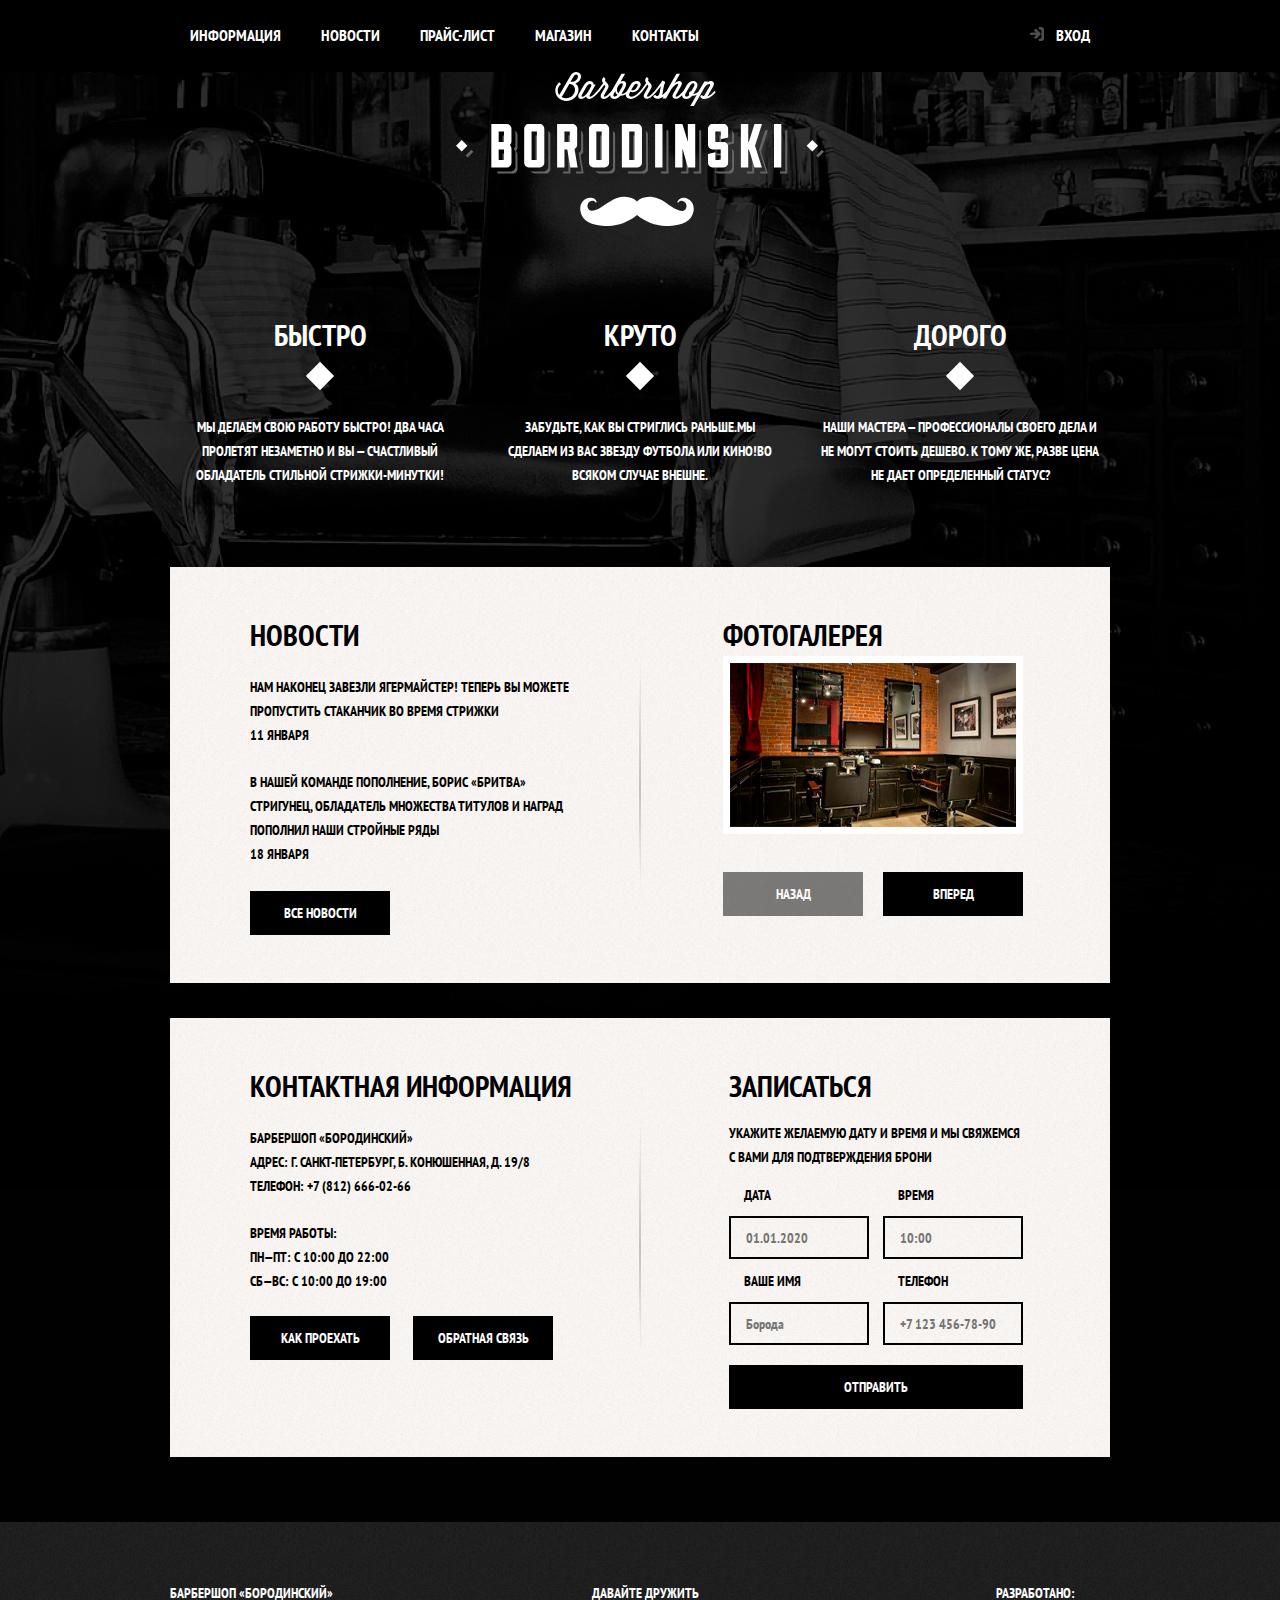
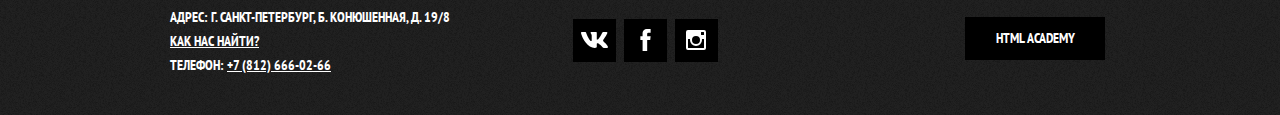
==== commit 66b63e02: "add modal" ====
--- a/index.html
+++ b/index.html
@@ -160,32 +160,28 @@
 
     <form class="login-form" action="https://echo.htmlacademy.ru" method="post">
         <p>
-            <label for="login-login">Логин</label>
+            <label class="visually-hidden" for="login-login">Логин</label>
             <input class="login-icon-user" type="email" id="login-login" name="login" placeholder="email@example.com">
         </p>
         <p>
-            <label for='login-password'>Пароль</label>
+            <label class="visually-hidden" for='login-password'>Пароль</label>
             <input class="login-icon-password" type="password" id="login-password" name='password' placeholder="********">
         </p>
         <p class="login-help">
-            <label>
-                <input class="login-checkbox" type="checkbox" id="login-chek" name='chek'>
-                Запомните меня
-            </label>
-            <a class="restore" href="#">Я забыл пароль</a>
+            <input class="login-checkbox visually-hidden" type="checkbox" id="login-chek" name='chek'>
+            <label class='login-checkbox-label' for="login-chek">Запомните меня</label>
+            <a class="restore" href="#">Я забыл пароль!</a>
         </p>
         <p>
-            <button type="submit">Войти</button>
+            <button class="button button-login" type="submit">Войти</button>
         </p>
     </form>
-    <button class="modal-close" type="button">Закрыть</button>
+    <button class="modal-close" type="button" aria-label="Закрыть"></button>
 </Section>
 <section class="modal modal-map display-off">
-    <h2>Как до нас добраться?</h2>
+    <h2 class="visually-hidden">Как до нас добраться?</h2>
     <!--Здесь будет карта-->
-    <button class="modal-close" type="button">Закрыть</button>
+    <button class="modal-close" type="button" aria-label="Закрыть"></button>
 </section>
 </body>
-</html>
-
-
+</html>--- a/css/style.css
+++ b/css/style.css
@@ -53,7 +53,7 @@
   overflow: hidden;
 }
 
-.display-off{
+.display-off {
   display: none !important ;
 }
 
@@ -77,7 +77,7 @@
 }
 
 .main-header {
-  margin-bottom: 70px;
+  margin-bottom: 54px;
 }
 
 .main-header-logo {
@@ -116,25 +116,38 @@
   display: flex;
 }
 
-
-.user-navigation .login-link{
+.site-navigation-current {
+  position: relative;
+}
+
+.site-navigation-current::after {
+  content: "";
+  display: block;
+  width: 100%;
+  height: 4px;
+  background-color: var(--basic-white);
+  position: absolute;
+  bottom: 0;
+  right: 0;
+}
+
+.user-navigation .login-link {
   padding-left: 50px;
   position: relative;
 }
 
-.user-navigation .login-link::before{
-  content: '';
+.user-navigation .login-link::before {
+  content: "";
   width: 16px;
   height: 18px;
   background-image: url(../img/loginmenu.svg);
   background-repeat: no-repeat;
   background-position: 0 0;
   position: absolute;
-  top:27px;
+  top: 27px;
   left: 24px;
   opacity: 0.3;
 }
-
 
 .site-navigation a,
 .user-navigation a {
@@ -144,7 +157,7 @@
 }
 
 .user-navigation .login-link:hover::before,
-.user-navigation .login-link:focus::before{
+.user-navigation .login-link:focus::before {
   opacity: 1;
 }
 
@@ -183,8 +196,8 @@
   margin-bottom: 59px;
 }
 
-.features-items h3::after{
-  content: '';
+.features-items h3::after {
+  content: "";
   width: 20px;
   height: 20px;
   background-color: var(--basic-white);
@@ -198,17 +211,15 @@
 .index-colums {
   color: var(--basic-black);
   background-color: var(--basic-extra-light);
-  background-image: 
-    url('../img/shape.png'),
-    url("../img/patern-light.jpg");
+  background-image: url("../img/shape.png"), url("../img/patern-light.jpg");
   background-position: center, 0 0;
-  background-repeat: no-repeat,repeat;
+  background-repeat: no-repeat, repeat;
   display: grid;
   grid-template-columns: 1fr 1fr;
   margin-bottom: 35px;
 }
 
-.index-colums:last-child{
+.index-colums:last-child {
   margin-bottom: 65px;
 }
 
@@ -218,9 +229,8 @@
   margin: 0;
 }
 
-.news{
-  margin:47px 47px 48px 80px;
-
+.news {
+  margin: 47px 47px 48px 80px;
 }
 
 .news-list {
@@ -230,11 +240,11 @@
   padding: 0;
 }
 
-.news-items{
+.news-items {
   margin-bottom: 23px;
 }
 
-.news h2{
+.news h2 {
   margin-bottom: 19px;
 }
 
@@ -242,7 +252,7 @@
   margin: 0;
 }
 
-.news .button{
+.news .button {
   display: flex;
   width: 140px;
   height: 44px;
@@ -250,11 +260,11 @@
   justify-content: center;
 }
 
-.gallery{
+.gallery {
   margin: 47px 87px 48px 89px;
 }
 
-.gallery-container{
+.gallery-container {
   height: 260px;
   position: relative;
 }
@@ -268,7 +278,7 @@
   height: 164px;
 }
 
-.gallery-button{
+.gallery-button {
   position: absolute;
   bottom: 0;
   box-sizing: border-box;
@@ -285,11 +295,11 @@
   right: 0;
 }
 
-.contacts{
-  margin:47px 47px 48px 80px;
-}
-
-.contacts .button{
+.contacts {
+  margin: 47px 47px 48px 80px;
+}
+
+.contacts .button {
   display: inline-flex;
   width: 140px;
   height: 44px;
@@ -297,20 +307,20 @@
   justify-content: center;
   margin-right: 20px;
 }
-.contacts h2{
+.contacts h2 {
   margin-bottom: 19px;
 }
 
-.contacts p{
+.contacts p {
   margin: 0;
   margin-bottom: 23px;
 }
 
-.appointment{
+.appointment {
   margin: 47px 87px 48px 89px;
 }
 
-.appointment-form{
+.appointment-form {
   display: flex;
   flex-wrap: wrap;
   justify-content: space-between;
@@ -328,12 +338,11 @@
   margin-left: 15px;
 }
 
-.appointment-form .button{
+.appointment-form .button {
   margin-top: 10px;
   width: 100%;
   height: 44px;
 }
-
 
 .button {
   font: inherit;
@@ -369,10 +378,36 @@
 .page-title {
   font-size: 30px;
   line-height: 42px;
+  margin: 0;
+  margin-bottom: 16px;
 }
 
 .breadcrumbs {
   list-style: none;
+  display: flex;
+  margin: 0;
+  padding: 0;
+  margin-bottom: 49px;
+}
+
+.breadcrumb {
+  margin-right: 40px;
+  position: relative;
+}
+
+.breadcrumb::after {
+  content: "";
+  display: block;
+  width: 8px;
+  height: 8px;
+  transform: rotate(45deg);
+  background-color: var(--basic-black);
+  position: absolute;
+  right: -25px;
+  top: 7px;
+}
+.breadcrumb-current::after {
+  display: none;
 }
 
 .breadcrumbs a {
@@ -384,23 +419,108 @@
   text-decoration: underline;
 }
 
-.breadcrumbs-current {
+.breadcrumb-current {
   color: var(--basic-darck);
+}
+
+.filters form {
+  display: grid;
+  grid-template-rows: auto;
+  gap: 51px;
+}
+
+.filters fieldset {
+  border: none;
+  padding: 0;
 }
 
 .filters legend {
   font-size: 24px;
   line-height: 30px;
+  margin-bottom: 28px;
 }
 
 .filter ul {
   list-style: none;
   line-height: 18px;
+  padding: 0;
+  margin: 0;
+}
+
+.filter-option {
+  margin-bottom: 19px;
+  padding-left: 43px;
+  position: relative;
+}
+
+.filter-option:last-child {
+  margin-bottom: 0;
+}
+
+.filter-checkbox label::before {
+  content: "";
+  position: absolute;
+  display: block;
+  box-sizing: border-box;
+  width: 18px;
+  height: 18px;
+  border: 2px solid var(--basic-black);
+  left: 0;
+}
+
+.filter-checkbox input:checked + label::after {
+  content: "";
+  position: absolute;
+  display: block;
+  box-sizing: border-box;
+  width: 12px;
+  height: 12px;
+  background-image: url(../img/cross.svg);
+  background-repeat: no-repeat;
+  background-position: center;
+  left: 3px;
+  top: 3px;
+}
+
+.filter-radio label::before {
+  content: "";
+  position: absolute;
+  display: block;
+  box-sizing: border-box;
+  width: 18px;
+  height: 18px;
+  border: 2px solid var(--basic-black);
+  border-radius: 50%;
+  left: 0;
+}
+
+.filter-radio input:checked + label::after {
+  content: "";
+  position: absolute;
+  display: block;
+  box-sizing: border-box;
+  width: 8px;
+  height: 8px;
+  background-color: var(--basic-black);
+  border-radius: 50%;
+  left: 5px;
+  top: 5px;
 }
 
 .filter-input-checkbox:hover + label,
-.filter-input-chekbox:focus + label {
+.filter-input-chekbox:focus + label,
+.filter-input-radio:hover + label,
+.filter-input-radio:focus + label{
   color: var(--special);
+  cursor: pointer;
+}
+
+.filter .button {
+  width: 112px;
+  min-height: 43px;
+  display: flex;
+  align-content: center;
+  justify-content: center;
 }
 
 .catalog {
@@ -409,14 +529,31 @@
 
 .catalog-list {
   list-style: none;
+  display: flex;
+  flex-wrap: wrap;
+  justify-content: space-between;
+  padding: 0;
+  margin: 0;
 }
 
 .catalog-item {
   background-color: var(--basic-extra-light);
-  box-shadow: 0 0 10px rgba(0, 0, 0, 0.1);
+  box-shadow: 0 0 15px rgba(0, 0, 0, 0.2);
+  width: 220px;
+  display: flex;
+  flex-direction: column;
+  justify-content: space-between;
+  margin-right: 20px;
+  margin-bottom: 20px;
+}
+
+.catalog-item:nth-child(3n) {
+  margin-right: 0;
 }
 
 .catalog-item a {
+  display: flex;
+  flex-direction: column-reverse;
   color: var(--basic-black);
 }
 
@@ -424,27 +561,50 @@
   font-size: 14px;
   line-height: 18px;
   text-transform: none;
+  margin: 14px 16px 12px 16px;
+}
+
+.catalog-item-price {
+  display: flex;
+  margin-right: auto;
+  margin-left: auto;
+  min-width: 187px;
 }
 
 .catalog-item-price b {
+  display: flex;
   font-size: 14px;
   line-height: 20px;
-  text-align: center;
+  align-items: center;
+  justify-content: center;
   background-color: var(--basic-nautral);
+  flex-grow: 1;
 }
 
 .catalog-item-price button {
+  display: flex;
+  align-items: center;
+  justify-content: center;
+  width: 78px;
+  min-height: 43px;
   line-height: 20px;
   color: var(--basic-white);
 }
 
 .pagination-list {
   list-style: none;
+  display: flex;
 }
 
 .pagination-item a {
+  display: flex;
+  width: 43px;
+  height: 43px;
   color: var(--basic-white);
   background-color: var(--basic-black);
+  align-items: center;
+  justify-content: center;
+  margin: 7px;
 }
 
 .pagination-item a:focus,
@@ -519,7 +679,6 @@
   text-align: center;
   justify-self: center;
   width: 145px;
-  
 }
 
 .footer-social ul {
@@ -528,7 +687,6 @@
   flex-wrap: wrap;
   justify-content: space-between;
   padding: 0;
-
 }
 
 .footer-social h2 {
@@ -552,10 +710,9 @@
 }
 
 .social-button:hover svg path,
-.social-button:focus svg path{
-  fill:var(--basic-black);
-}
-
+.social-button:focus svg path {
+  fill: var(--basic-black);
+}
 
 .footer-copyright {
   width: 150px;
@@ -565,7 +722,7 @@
   justify-content: center;
 }
 
-.footer-copyright .button{
+.footer-copyright .button {
   display: flex;
   width: 140px;
   height: 43px;
@@ -588,23 +745,44 @@
   background-position: 0 0;
   background-repeat: repeat;
   box-shadow: 0 30px 50px rgba(0, 0, 0, 0.7);
+  position: fixed;
+}
+
+.modal-login{
+  box-sizing: border-box;
+  padding: 46px 80px 58px 80px;
+  width: 460px;
+  height: 385px;
+  top:120px;
+  left: 40%;
 }
 
 .modal-login h2 {
   font-size: 30px;
   line-height: 42px;
+  margin: 0;
+  margin-bottom: 15px;
+}
+
+.modal-description{
+  font-size: 14px;
+  line-height: 24px;
 }
 
 .login-form input {
+  box-sizing: border-box;
+  width: 100%;
   font: inherit;
   color: var(--basic-black);
   text-transform: uppercase;
   background-color: var(--basic-extra-light);
   border: 2px solid var(--basic-black);
+  padding: 10px 28px 9px 17px;
 }
 
 .login-form input:focus {
   border-color: var(--special);
+  outline: none;
 }
 
 .login-icon-user {
@@ -619,6 +797,84 @@
   background-position: 270px center;
 }
 
+.login-checkbox-label{
+  padding-left: 32px;
+  position: relative;
+}
+
+.login-checkbox-label::after{
+  content: '';
+  position: absolute;
+  box-sizing: border-box;
+  width: 20px;
+  height: 20px;
+  border: 2px solid var(--basic-black);
+  left: 0;
+}
+
+.login-checkbox:checked + .login-checkbox-label::before{
+  content: '';
+  position: absolute;
+  box-sizing: border-box;
+  background-image: url(../img/cross.svg);
+  background-position: center;
+  background-repeat: no-repeat;
+  width: 17px;
+  height: 17px;
+  left: 1px;
+  top: 1px
+}
+
+
+.login-help{
+  display: flex;
+  justify-content: space-between;
+}
+
+.button-login{
+  width: 100%;
+  height: 43px;
+}
+
+.modal-close{
+  position: absolute;
+  top: 0;
+  right: -33px;
+  border: none;
+  width: 20px;
+  height: 20px;
+  background-color: transparent;
+  cursor:pointer;
+}
+
+.modal-close::after,
+.modal-close::before{
+  content: '';
+  width: 23px;
+  height: 4px;
+  background-color: var(--basic-darck);
+  position: absolute;
+  left:0;
+  
+}
+
+.modal-close::after{
+  transform: rotate(45deg);
+}
+
+.modal-close::before{
+  transform: rotate(-45deg);
+}
+
+.modal-map{
+  box-sizing: border-box;
+  padding: 7px;
+  width: 812px;
+  height: 574px;
+  top:25%;
+  left:25%;
+}
+
 .restore {
   color: var(--basic-black);
   text-decoration: underline;
@@ -631,13 +887,21 @@
 
 .product-photo-preview {
   list-style: none;
-}
-
-.product-photo-preview li {
+  display: flex;
+  flex-wrap: wrap;
+  padding: 0;
+}
+
+.product-photo-preview-item {
   box-shadow: 0 0 10px 2px rgba(0, 0, 0, 0.1);
-}
-
-.product-photo-preview li:hover {
+  margin-right: 20px;
+  margin-bottom: 20px;
+}
+.product-photo-preview-item:nth-child(3n) {
+  margin-right: 0px;
+}
+
+.product-photo-preview-item:hover {
   box-shadow: 0 0 10px 2px rgba(0, 0, 0, 0.2);
 }
 
@@ -676,6 +940,7 @@
 }
 
 .product-description {
+  display: flex;
   padding-right: 10px;
   margin-bottom: 29px;
 }
@@ -685,6 +950,14 @@
 }
 .product-info .product-price {
   margin-bottom: 63px;
+  display: flex;
+}
+
+.product-info .product-price b {
+  display: flex;
+  width: 109px;
+  justify-content: center;
+  align-items: center;
 }
 
 .product-price .button {
@@ -699,12 +972,26 @@
   margin-bottom: 27px;
 }
 
-.product-info ul {
+.product-include-list {
   list-style: none;
-}
-
-.product-info li {
+  padding: 0;
+}
+
+.product-include-list-item {
   position: relative;
+  padding-left: 17px;
+}
+
+.product-include-list-item::before {
+  content: "";
+  display: block;
+  position: absolute;
+  width: 8px;
+  height: 8px;
+  background-color: var(--basic-black);
+  transform: rotate(45deg);
+  left: 0;
+  top: 6px;
 }
 
 .page-catalog {
@@ -723,8 +1010,6 @@
 .page-catalog .breadcrumbs {
   grid-column: 1/-1;
   margin-bottom: 40px;
-  margin: 0;
-  padding: 0;
 }
 
 .page-product {
@@ -742,21 +1027,39 @@
   margin-bottom: 40px;
 }
 
-.price-title{
+.price-title {
   font-size: 48px;
   line-height: 48px;
   font-weight: 700;
   text-align: center;
-}
-
-.price-wraper{
+  display: flex;
+  align-items: center;
+}
+
+
+.price-title::after,
+.price-title::before {
+  content: "";
+  background-color: var(--basic-black);
+  height: 2px;
+  flex-grow: 1;
+}
+
+.price-title::before{
+  margin-right: 25px;
+}
+.price-title::after{
+  margin-left: 25px;
+}
+
+.price-wraper {
   display: grid;
   grid-template-columns: 1fr 1fr;
   row-gap: 63px;
   padding-bottom: 78px;
 }
 
-.price-wraper h2{
+.price-wraper h2 {
   font-weight: 700px;
   font-size: 24px;
   line-height: 30px;
@@ -764,76 +1067,88 @@
   margin-bottom: 27px;
 }
 
-
-.price-us{
+.price-us {
   display: grid;
   grid-template-columns: 1fr 1fr;
   grid-column: 1/-1;
 }
-
-.price-us h2{
+.price-us p{
+  margin: 0;
+}
+
+.price-us h2 {
   grid-column: 1/-1;
 }
 
-.price-table{
+.price-table {
   border: 2px solid var(--basic-black);
   margin-top: 7px;
   border-spacing: 0 0;
 }
 
-.price-table td{
+.price-table td {
   width: 231px;
   height: 43px;
   border: 2px solid var(--basic-black);
-  
-}
-
-.price-table td:nth-child(odd){
+}
+
+.price-table td:nth-child(odd) {
   width: 231px;
   min-height: 43px;
   border: 2px solid var(--basic-black);
-  padding-left:19px;
-  
-}
-
-
-
-.price-table td:nth-child(even){
+  padding-left: 19px;
+}
+
+.price-table td:nth-child(even) {
   width: 231px;
   min-height: 43px;
   border: 2px solid var(--basic-black);
   text-align: center;
-  
-}
-
-.price-use{
-  display: flex;
-  flex-direction:column;
+}
+
+.price-use {
+  display: flex;
+  flex-direction: column;
   justify-content: space-between;
 }
 
-.price-use h2{
+.price-use h2 {
   justify-self: flex-start;
 }
 
-.price-use ul{
+.price-use-list {
   display: flex;
   flex-grow: 1;
   flex-direction: column;
   justify-content: space-between;
   margin: 0;
-}
-
-.price-use li{
+  list-style: none;
+  padding: 0;
+}
+
+.price-use-item {
   margin-bottom: 13px;
-}
-
-.price-use li:last-child{
+  padding-left: 20px;
+  position: relative;
+}
+
+.price-use-item::before {
+  content: "";
+  display: block;
+  width: 8px;
+  height: 8px;
+  transform: rotate(45deg);
+  background-color: var(--basic-black);
+  position: absolute;
+  left: 0;
+  top: 7px;
+}
+
+.price-use-item:last-child {
   margin-bottom: 0;
 }
 
-.price-us p{
+.price-us p {
   max-width: 390px;
   text-align: left;
 }
-
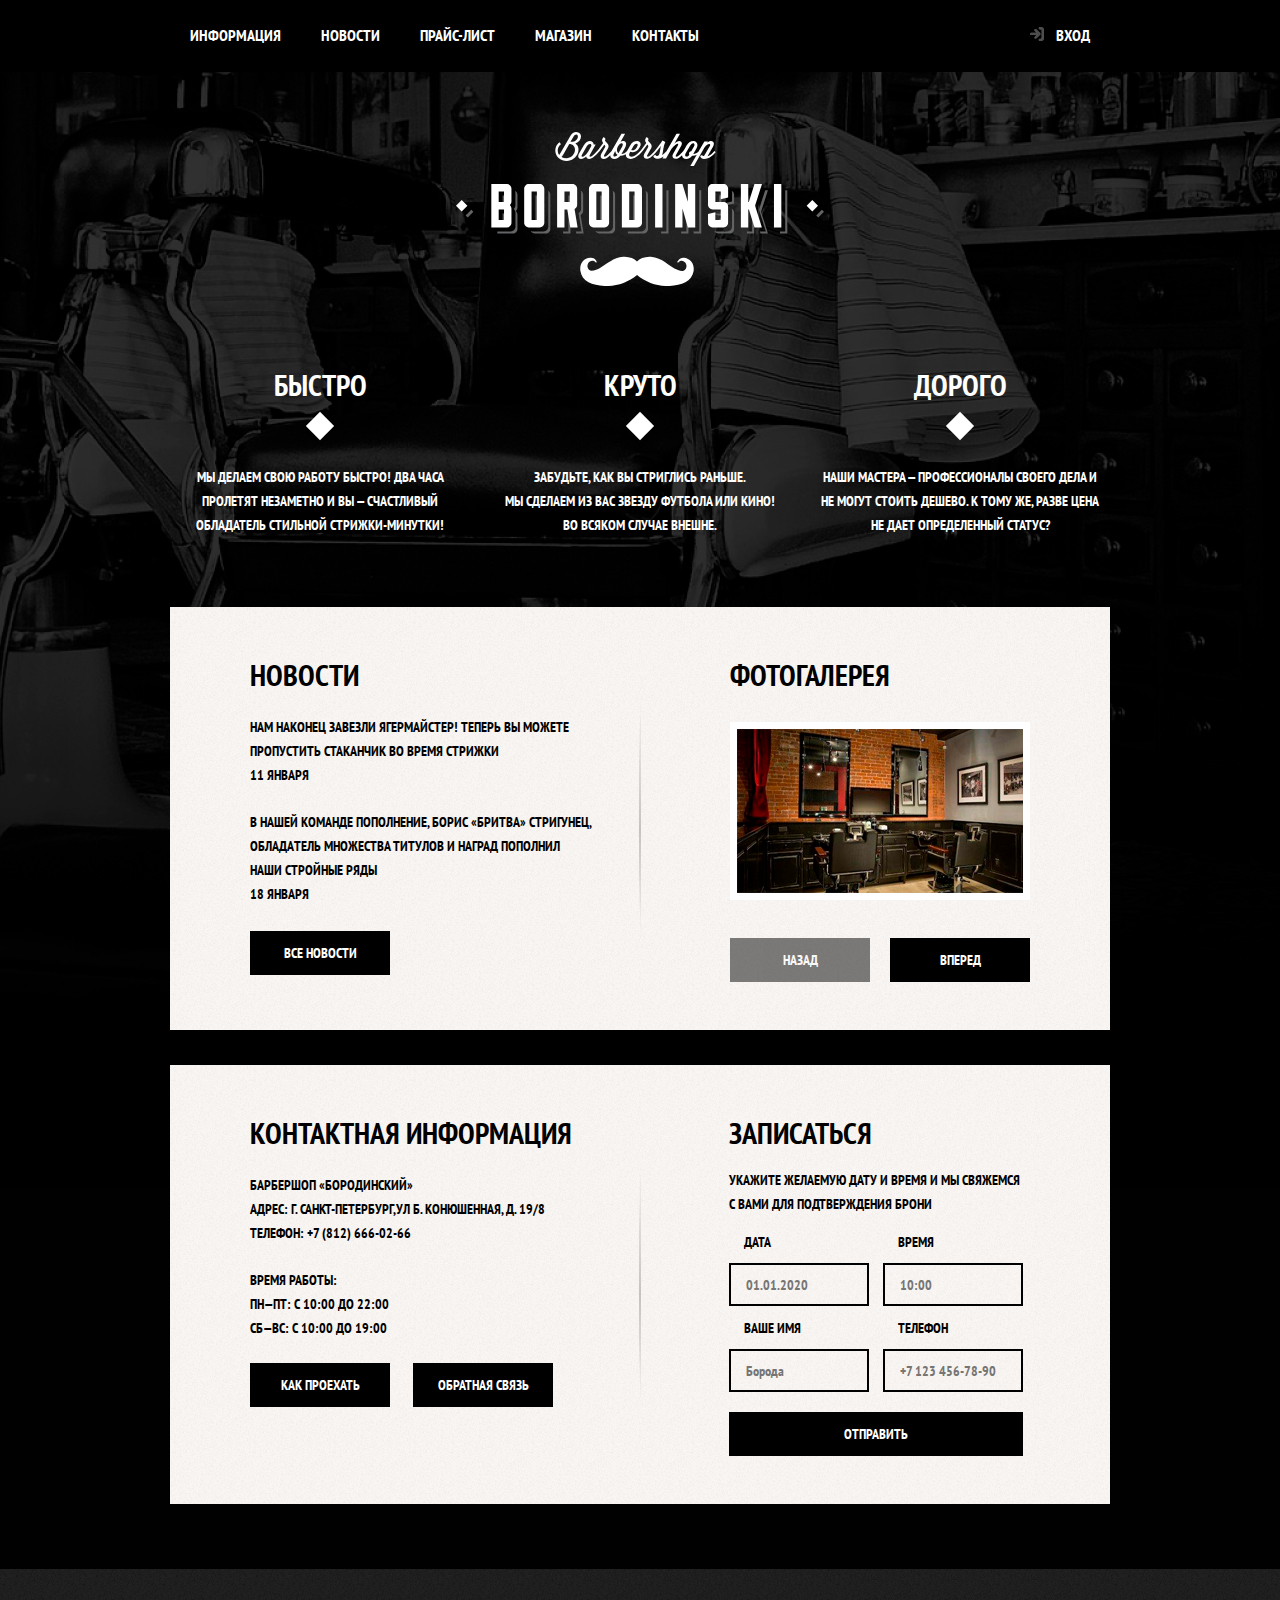
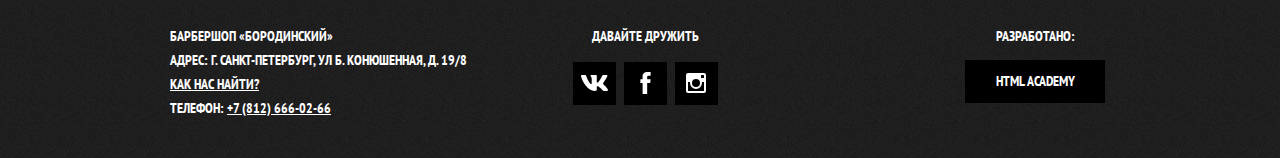
==== commit f6e8def5: "pp index" ====
--- a/index.html
+++ b/index.html
@@ -47,7 +47,7 @@
             </li>
             <li class="features-items">
                 <h3>Круто</h3>
-                <p>ЗАБУДЬТЕ, КАК ВЫ СТРИГЛИСЬ РАНЬШЕ.МЫ СДЕЛАЕМ ИЗ ВАС ЗВЕЗДУ ФУТБОЛА ИЛИ КИНО!ВО ВСЯКОМ СЛУЧАЕ ВНЕШНЕ.</p>
+                <p>ЗАБУДЬТЕ, КАК ВЫ СТРИГЛИСЬ РАНЬШЕ.<br>МЫ СДЕЛАЕМ ИЗ ВАС ЗВЕЗДУ ФУТБОЛА ИЛИ КИНО!ВО ВСЯКОМ СЛУЧАЕ ВНЕШНЕ.</p>
             </li>
             <li class="features-items">
                 <h3>Дорого</h3>
@@ -87,7 +87,7 @@
     <section class="contacts">
         <h2>Контактная информация</h2>
         <p>БАРБЕРШОП «БОРОДИНСКИЙ»<br>
-            АДРЕС: Г. САНКТ-ПЕТЕРБУРГ, Б. КОНЮШЕННАЯ, Д. 19/8<br>
+            АДРЕС: Г. САНКТ-ПЕТЕРБУРГ,УЛ Б. КОНЮШЕННАЯ, Д. 19/8 <br>
             Телефон: <a class="contact-phone" href="tel:+78126660266">+7 (812) 666-02-66</a><br>
         </p>
         <p>
@@ -130,7 +130,7 @@
     <section class="footer-contacts">
         <h2 class="visually-hidden">Как нас найти</h2>
         <p>БАРБЕРШОП «БОРОДИНСКИЙ»<br>
-            АДРЕС: Г. САНКТ-ПЕТЕРБУРГ, Б. КОНЮШЕННАЯ, Д. 19/8<br>
+            АДРЕС: Г. САНКТ-ПЕТЕРБУРГ, УЛ Б. КОНЮШЕННАЯ, Д. 19/8<br>
             <a class="footer-adress" href="blank.html">Как нас найти?</a><br>
             Телефон: <a class="footer-phone" href="tel:+78126660266">+7 (812) 666-02-66</a><br>
         </p>
--- a/css/style.css
+++ b/css/style.css
@@ -81,6 +81,7 @@
 }
 
 .main-header-logo {
+  padding-top: 60px;
   order: 1;
   justify-self: center;
 }
@@ -169,7 +170,7 @@
 }
 
 .features {
-  margin-bottom: 80px;
+  margin-bottom: 70px;
 }
 
 .features-list {
@@ -194,6 +195,7 @@
   line-height: 42px;
   position: relative;
   margin-bottom: 59px;
+  margin-top: 20px;
 }
 
 .features-items h3::after {
@@ -261,7 +263,11 @@
 }
 
 .gallery {
-  margin: 47px 87px 48px 89px;
+  margin: 47px auto 48px 90px;
+}
+
+.gallery h2{
+  margin-bottom: 26px;
 }
 
 .gallery-container {
@@ -648,7 +654,7 @@
   background-image: url("../img/patern-black.jpg");
   background-position: 0 0;
   background-repeat: repeat;
-  padding-top: 59px;
+  padding-top: 55px;
   padding-bottom: 38px;
 }
 
